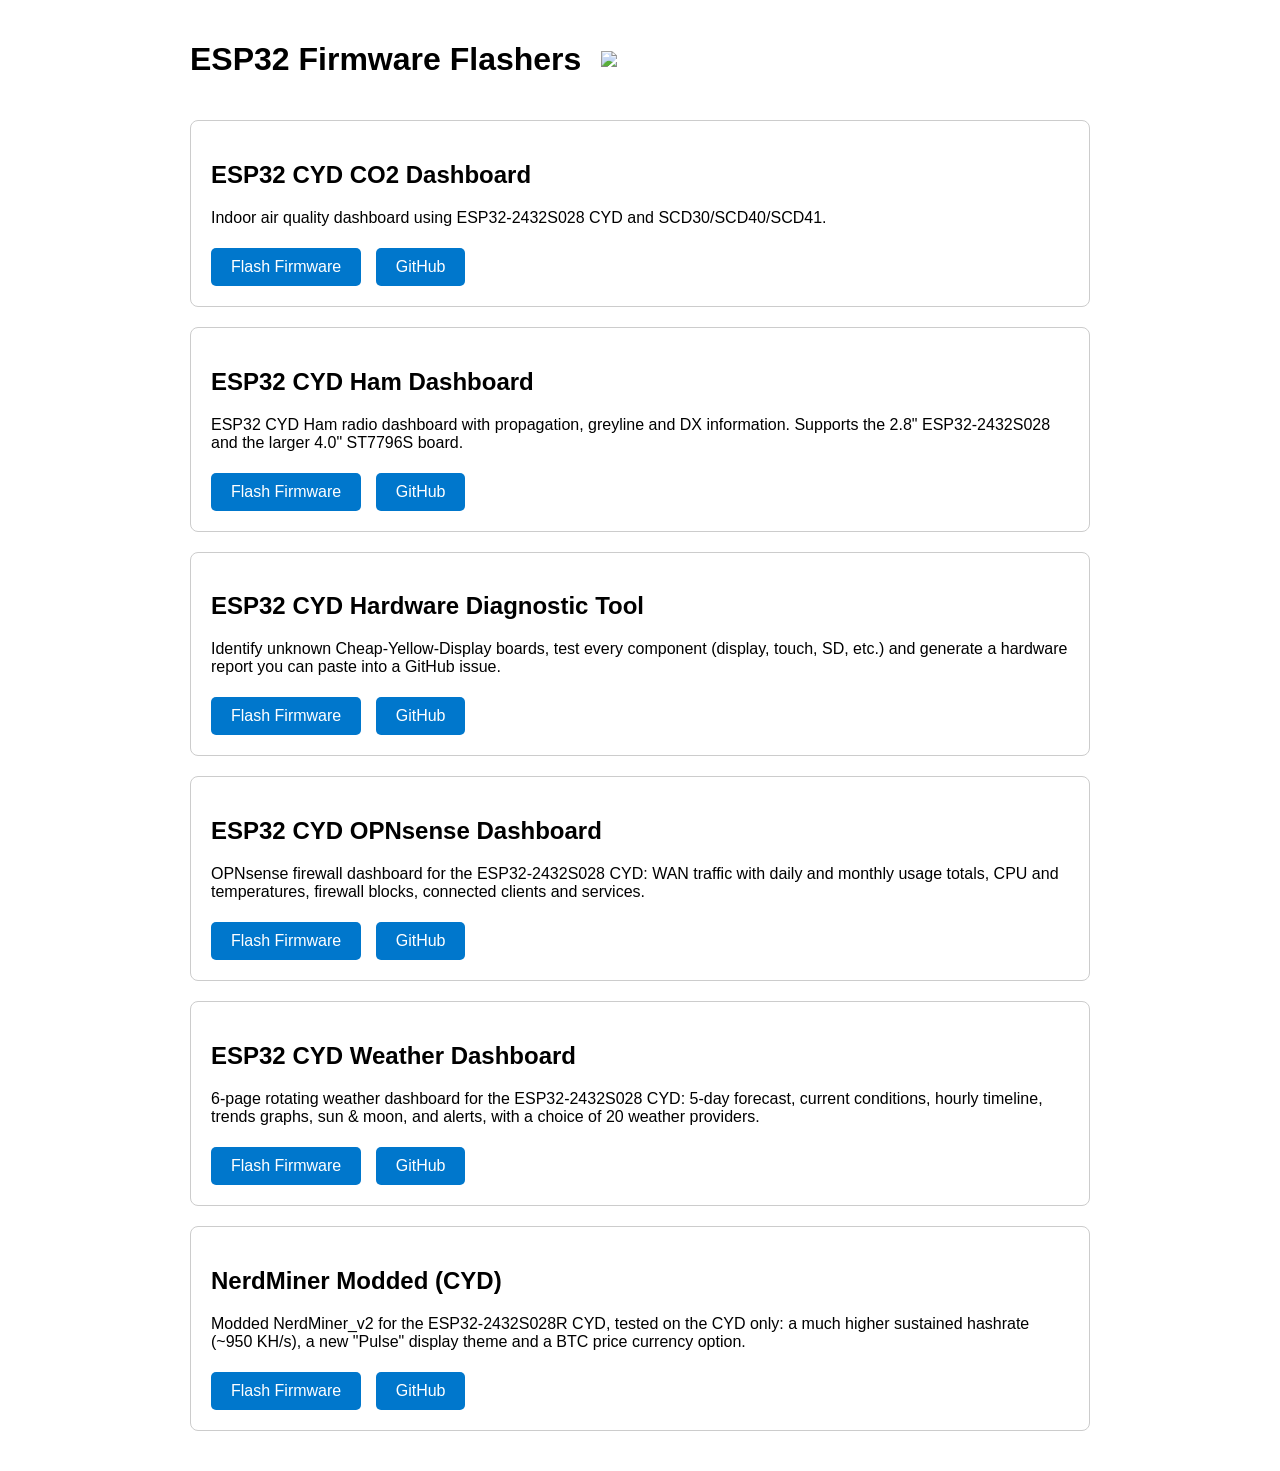
==== index.html @ 22be6f73 "Update NerdMiner Modded flasher to v1.1.0 (CYD) Co-Authored-By: Claude Opus 5.5 <noreply@anthropic.c" ====
<!DOCTYPE html>
<html>
<head>
<title>ESP32 Firmware Flashers</title>
<link rel="stylesheet" href="style.css">
</head>

<body>

<div style="display: flex; align-items: center; gap: 20px; flex-wrap: wrap;">
<h1>ESP32 Firmware Flashers</h1>
<a href="https://www.buymeacoffee.com/Henrys_Cat" target="_blank" style="background: none; padding: 0; margin: 0; border-radius: 0;"><img src="https://cdn.buymeacoffee.com/buttons/v2/default-yellow.png" alt="Buy Me a Coffee" style="height: 60px !important;width: 217px !important;" ></a>
</div>

<div class="project">
<h2>ESP32 CYD CO2 Dashboard</h2>
<p>
Indoor air quality dashboard using ESP32-2432S028 CYD and SCD30/SCD40/SCD41.
</p>
<a href="ESP32-CO2-Dashboard/">Flash Firmware</a>
<a href="https://github.com/HenrysCat/ESP32-CO2-Dashboard">GitHub</a>
</div>


<div class="project">
<h2>ESP32 CYD Ham Dashboard</h2>
<p>
ESP32 CYD Ham radio dashboard with propagation, greyline and DX information.
Supports the 2.8" ESP32-2432S028 and the larger 4.0" ST7796S board.
</p>
<a href="esp32-cyd-ham-dashboard/">Flash Firmware</a>
<a href="https://github.com/HenrysCat/esp32-cyd-ham-dashboard">GitHub</a>
</div>


<div class="project">
<h2>ESP32 CYD Hardware Diagnostic Tool</h2>
<p>
Identify unknown Cheap-Yellow-Display boards, test every component (display, touch, SD, etc.)
and generate a hardware report you can paste into a GitHub issue.
</p>
<a href="ESP32-2432S028-CYD-Diagnostic-Tool/">Flash Firmware</a>
<a href="https://github.com/HenrysCat/ESP32-2432S028-CYD-Diagnostic-Tool">GitHub</a>
</div>


<div class="project">
<h2>ESP32 CYD OPNsense Dashboard</h2>
<p>
OPNsense firewall dashboard for the ESP32-2432S028 CYD: WAN traffic with daily and monthly
usage totals, CPU and temperatures, firewall blocks, connected clients and services.
</p>
<a href="cyd-dashboard-for-opnsense/">Flash Firmware</a>
<a href="https://github.com/HenrysCat/cyd-dashboard-for-opnsense">GitHub</a>
</div>


<div class="project">
<h2>ESP32 CYD Weather Dashboard</h2>
<p>
6-page rotating weather dashboard for the ESP32-2432S028 CYD: 5-day forecast, current
conditions, hourly timeline, trends graphs, sun &amp; moon, and alerts, with a choice of
20 weather providers.
</p>
<a href="CYD-Weather-Dashboard/">Flash Firmware</a>
<a href="https://github.com/HenrysCat/CYD-Weather-Dashboard">GitHub</a>
</div>


<div class="project">
<h2>NerdMiner Modded (CYD)</h2>
<p>
Modded NerdMiner_v2 for the ESP32-2432S028R CYD, tested on the CYD only: a much higher
sustained hashrate (~950 KH/s), a new "Pulse" display theme and a BTC price currency option.
</p>
<a href="NerdMiner-Modded/">Flash Firmware</a>
<a href="https://github.com/HenrysCat/NerdMiner-Modded">GitHub</a>
</div>


</body>
</html>
---- style.css ----
body {
    font-family: Arial, sans-serif;
    max-width: 900px;
    margin: auto;
    padding: 20px;
}

.project {
    border: 1px solid #ccc;
    padding: 20px;
    margin: 20px 0;
    border-radius: 8px;
}

a {
    display: inline-block;
    padding: 10px 20px;
    background: #0077cc;
    color: white;
    text-decoration: none;
    border-radius: 5px;
    margin-right: 10px;
    margin-top: 5px;
}
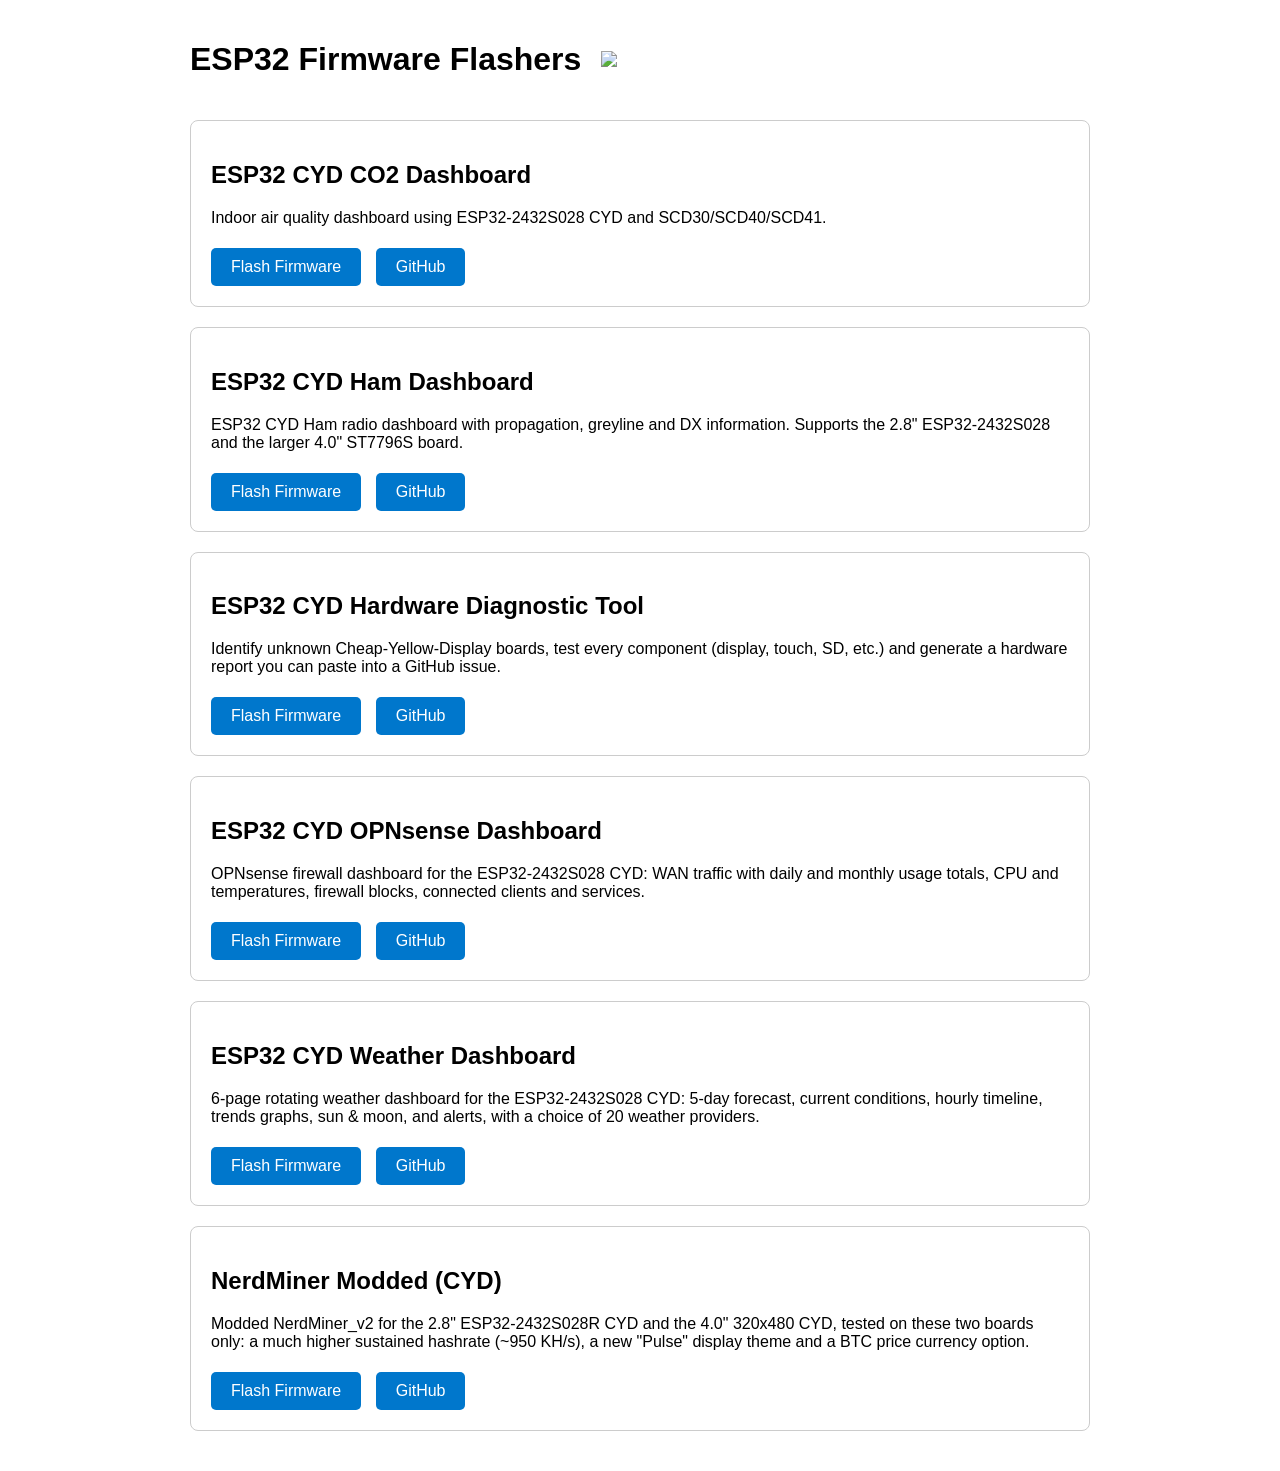
==== commit 6279a2f0: "Update NerdMiner Modded flasher to v1.2.0 (2.8" and 4.0" CYD) Board selector on the flasher page; ea" ====
--- a/index.html
+++ b/index.html
@@ -70,8 +70,9 @@
 <div class="project">
 <h2>NerdMiner Modded (CYD)</h2>
 <p>
-Modded NerdMiner_v2 for the ESP32-2432S028R CYD, tested on the CYD only: a much higher
-sustained hashrate (~950 KH/s), a new "Pulse" display theme and a BTC price currency option.
+Modded NerdMiner_v2 for the 2.8" ESP32-2432S028R CYD and the 4.0" 320x480 CYD, tested on
+these two boards only: a much higher sustained hashrate (~950 KH/s), a new "Pulse" display
+theme and a BTC price currency option.
 </p>
 <a href="NerdMiner-Modded/">Flash Firmware</a>
 <a href="https://github.com/HenrysCat/NerdMiner-Modded">GitHub</a>
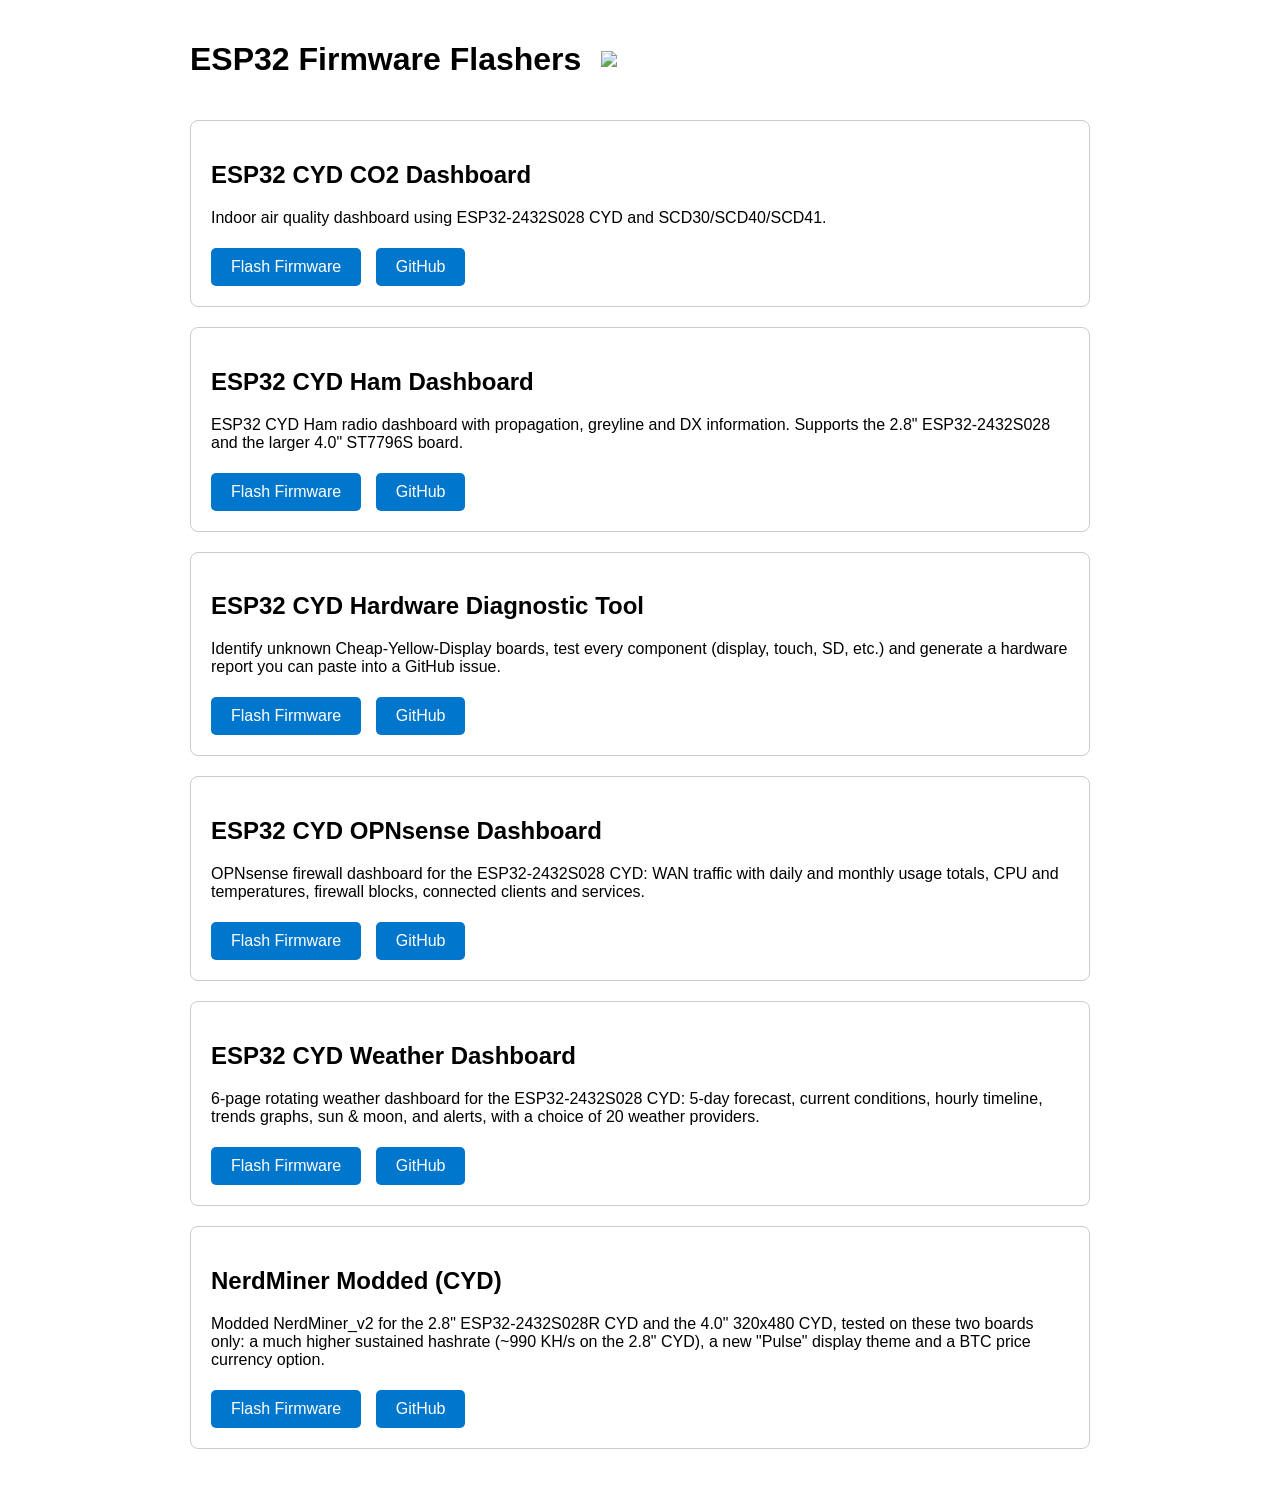
==== commit a81dfc30: "Update NerdMiner Modded flasher to v1.2.1 (2.8" and 4.0" CYD) Co-Authored-By: Claude Opus 5.5 <norep" ====
--- a/index.html
+++ b/index.html
@@ -71,7 +71,7 @@
 <h2>NerdMiner Modded (CYD)</h2>
 <p>
 Modded NerdMiner_v2 for the 2.8" ESP32-2432S028R CYD and the 4.0" 320x480 CYD, tested on
-these two boards only: a much higher sustained hashrate (~950 KH/s), a new "Pulse" display
+these two boards only: a much higher sustained hashrate (~990 KH/s on the 2.8" CYD), a new "Pulse" display
 theme and a BTC price currency option.
 </p>
 <a href="NerdMiner-Modded/">Flash Firmware</a>
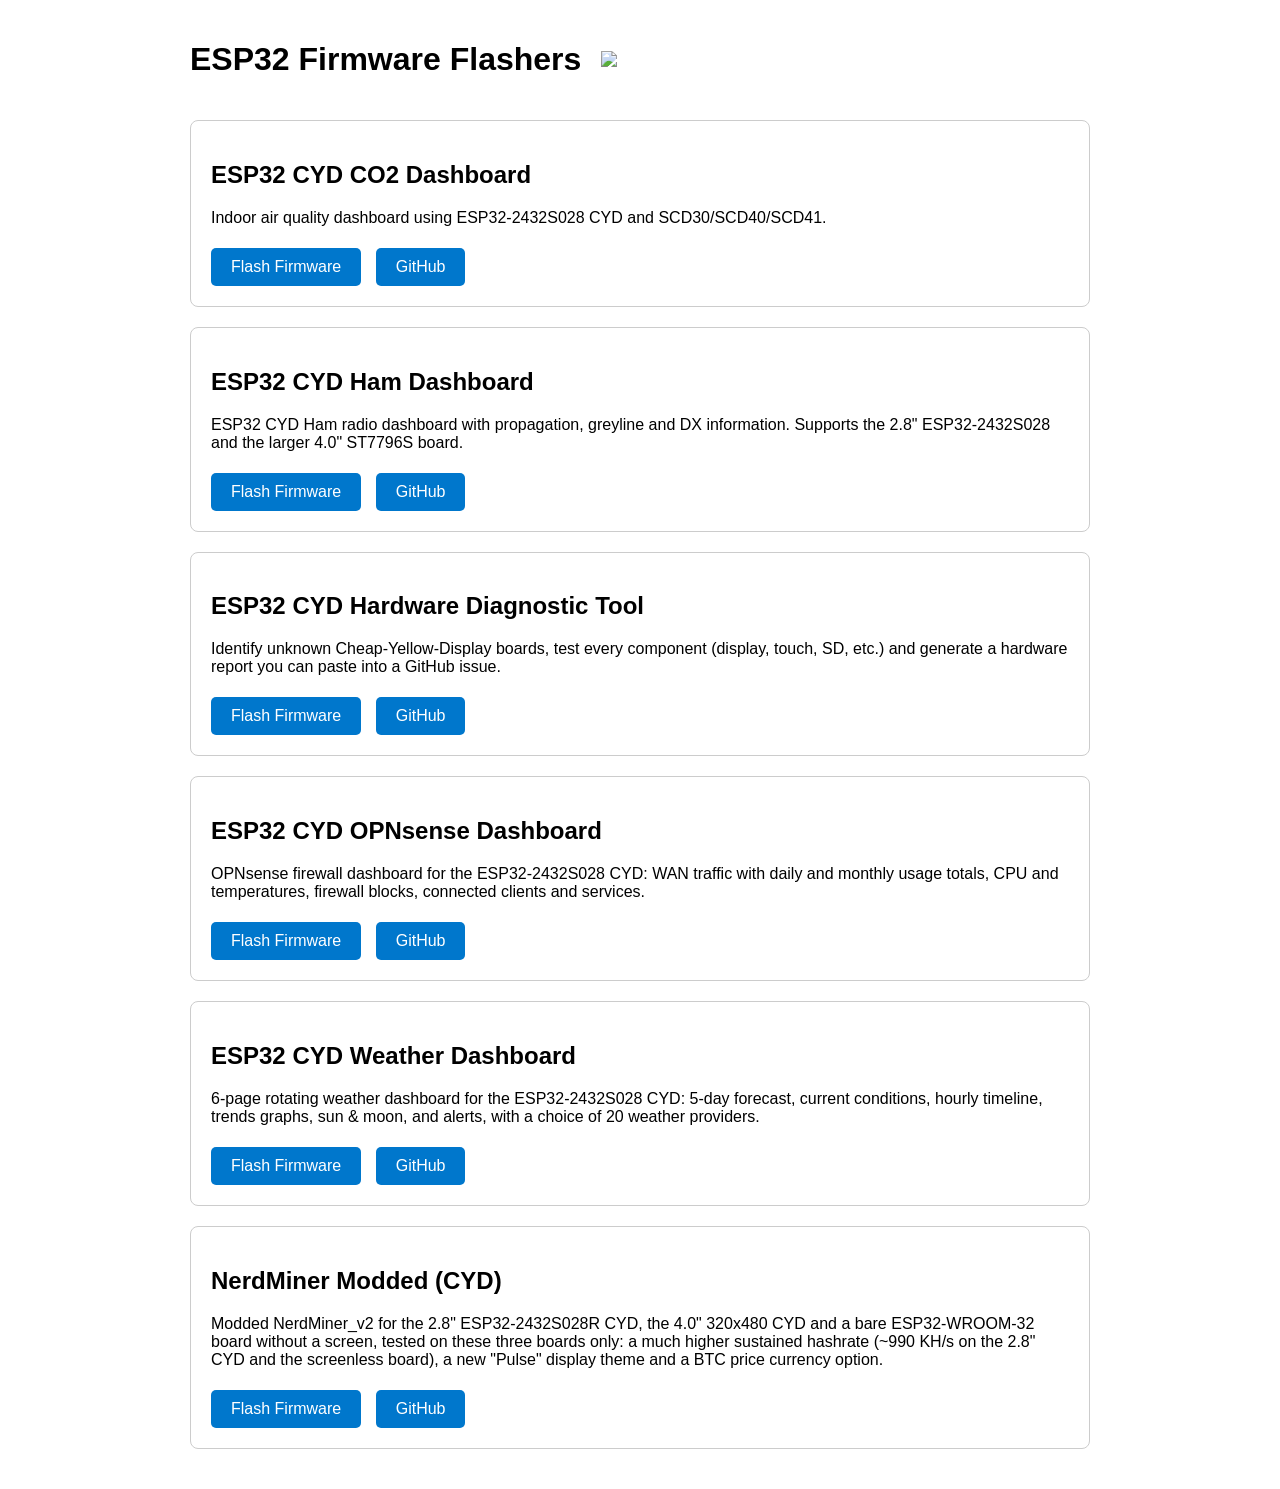
==== commit c0106a77: "Update NerdMiner Modded flasher to v1.3.0 (adds ESP32-WROOM-32 without a screen) Co-Authored-By: Cla" ====
--- a/index.html
+++ b/index.html
@@ -70,9 +70,10 @@
 <div class="project">
 <h2>NerdMiner Modded (CYD)</h2>
 <p>
-Modded NerdMiner_v2 for the 2.8" ESP32-2432S028R CYD and the 4.0" 320x480 CYD, tested on
-these two boards only: a much higher sustained hashrate (~990 KH/s on the 2.8" CYD), a new "Pulse" display
-theme and a BTC price currency option.
+Modded NerdMiner_v2 for the 2.8" ESP32-2432S028R CYD, the 4.0" 320x480 CYD and a bare
+ESP32-WROOM-32 board without a screen, tested on these three boards only: a much higher sustained
+hashrate (~990 KH/s on the 2.8" CYD and the screenless board), a new "Pulse" display theme and a
+BTC price currency option.
 </p>
 <a href="NerdMiner-Modded/">Flash Firmware</a>
 <a href="https://github.com/HenrysCat/NerdMiner-Modded">GitHub</a>
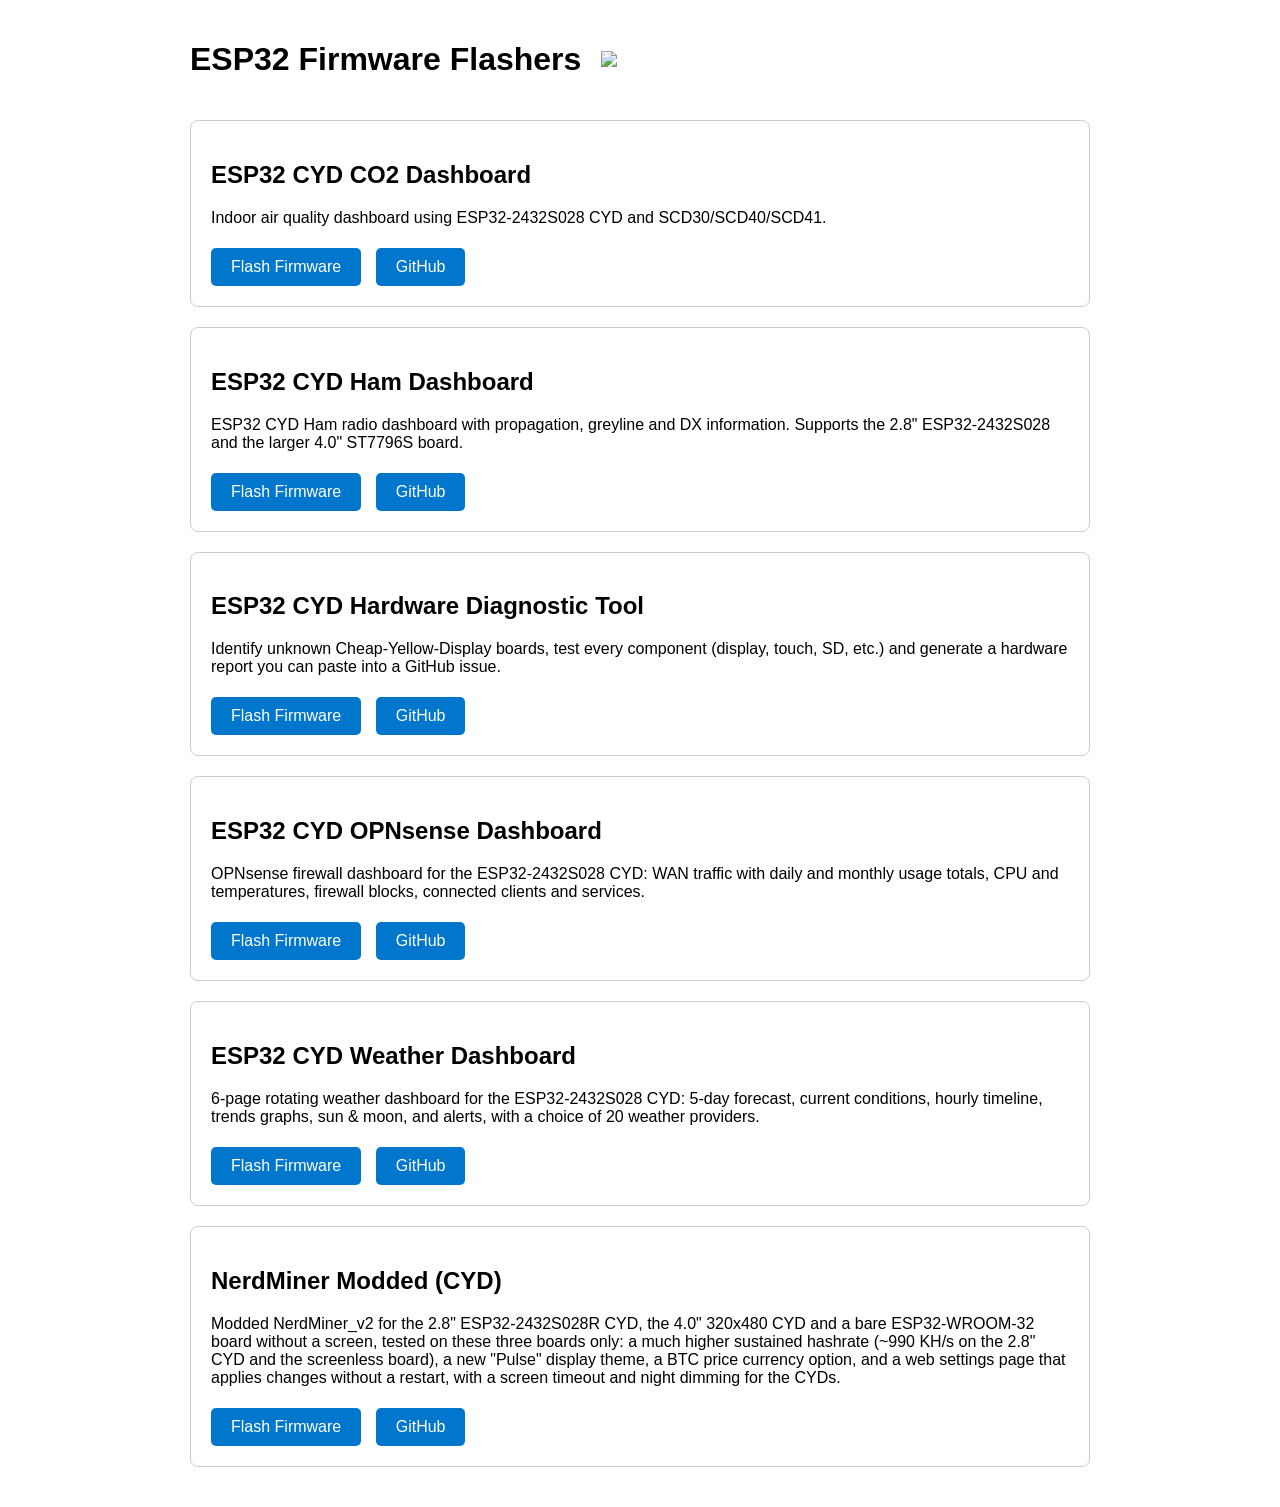
==== commit c3889787: "Update NerdMiner Modded flasher to v1.4.0 (settings without a restart, screen timeout, night dimming" ====
--- a/index.html
+++ b/index.html
@@ -72,8 +72,9 @@
 <p>
 Modded NerdMiner_v2 for the 2.8" ESP32-2432S028R CYD, the 4.0" 320x480 CYD and a bare
 ESP32-WROOM-32 board without a screen, tested on these three boards only: a much higher sustained
-hashrate (~990 KH/s on the 2.8" CYD and the screenless board), a new "Pulse" display theme and a
-BTC price currency option.
+hashrate (~990 KH/s on the 2.8" CYD and the screenless board), a new "Pulse" display theme, a
+BTC price currency option, and a web settings page that applies changes without a restart, with
+a screen timeout and night dimming for the CYDs.
 </p>
 <a href="NerdMiner-Modded/">Flash Firmware</a>
 <a href="https://github.com/HenrysCat/NerdMiner-Modded">GitHub</a>
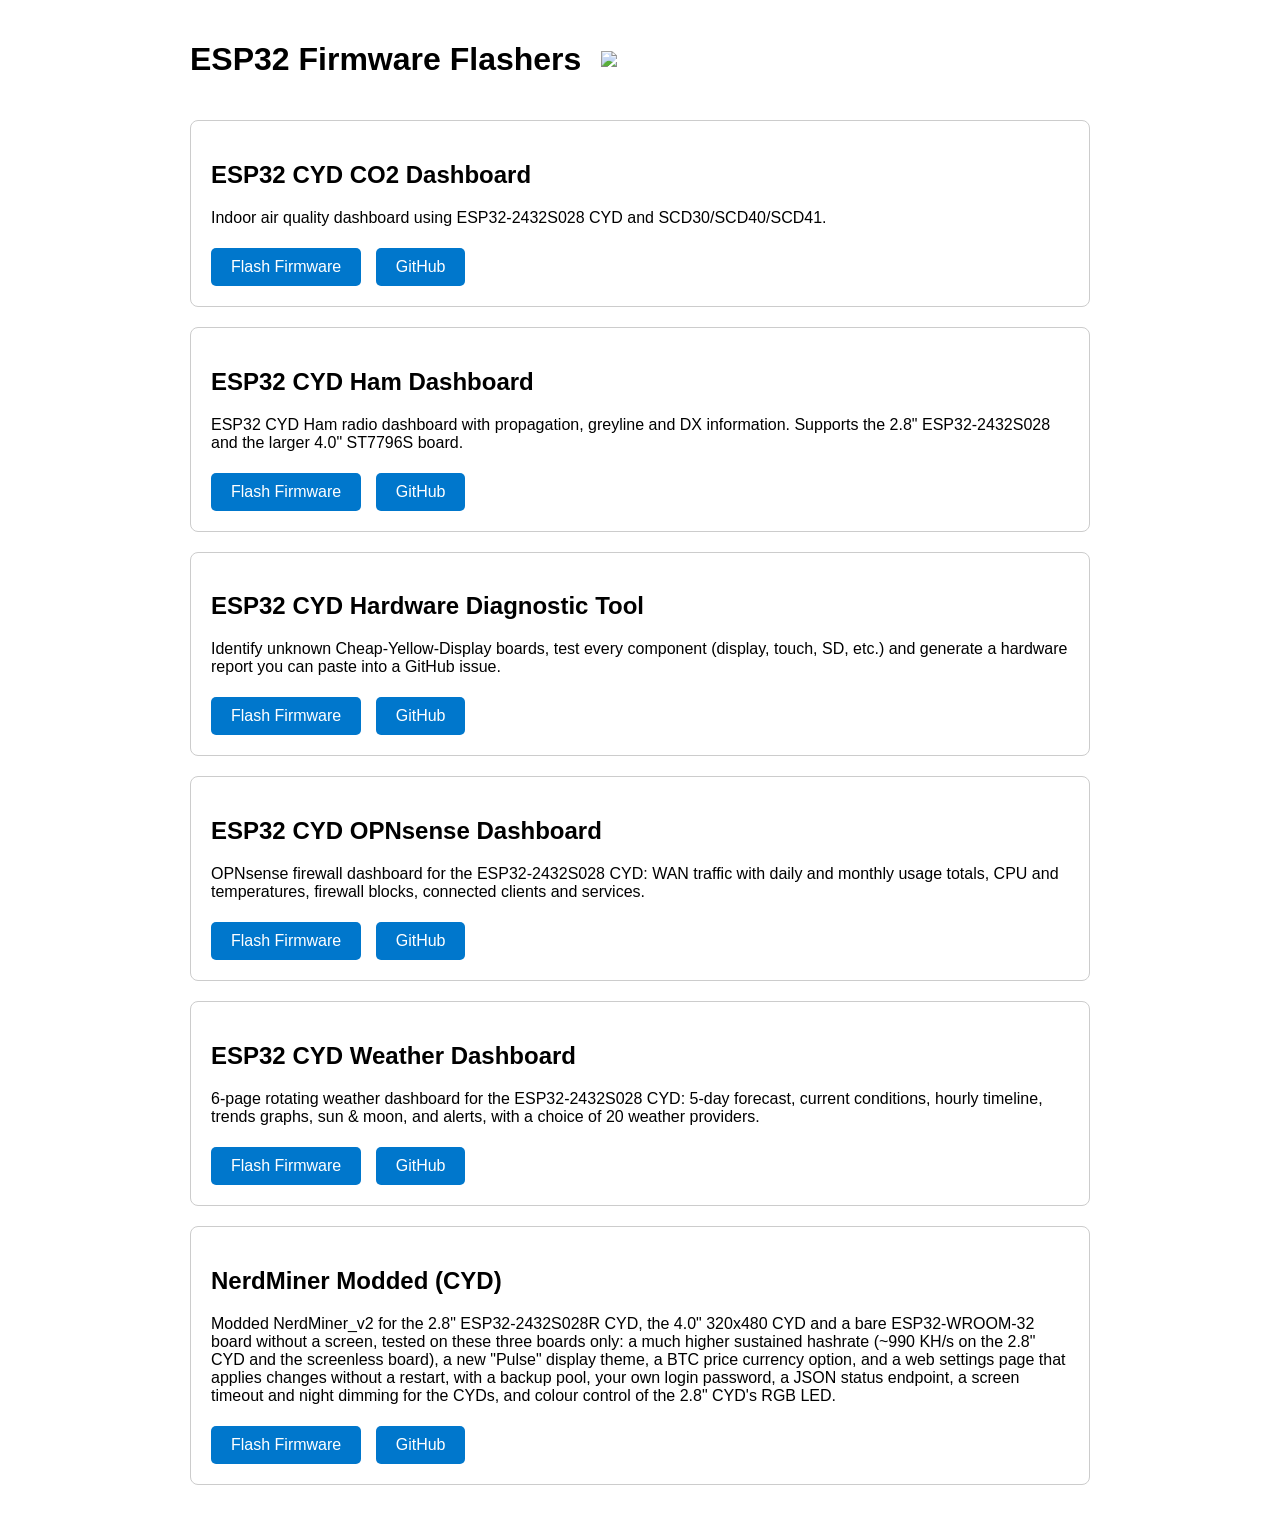
==== commit 83f35eaf: "NerdMiner Modded: v1.5.0 images and manifests Backup pool, settings page password, /api/status, CYD " ====
--- a/index.html
+++ b/index.html
@@ -74,7 +74,8 @@
 ESP32-WROOM-32 board without a screen, tested on these three boards only: a much higher sustained
 hashrate (~990 KH/s on the 2.8" CYD and the screenless board), a new "Pulse" display theme, a
 BTC price currency option, and a web settings page that applies changes without a restart, with
-a screen timeout and night dimming for the CYDs.
+a backup pool, your own login password, a JSON status endpoint, a screen timeout and night
+dimming for the CYDs, and colour control of the 2.8" CYD's RGB LED.
 </p>
 <a href="NerdMiner-Modded/">Flash Firmware</a>
 <a href="https://github.com/HenrysCat/NerdMiner-Modded">GitHub</a>
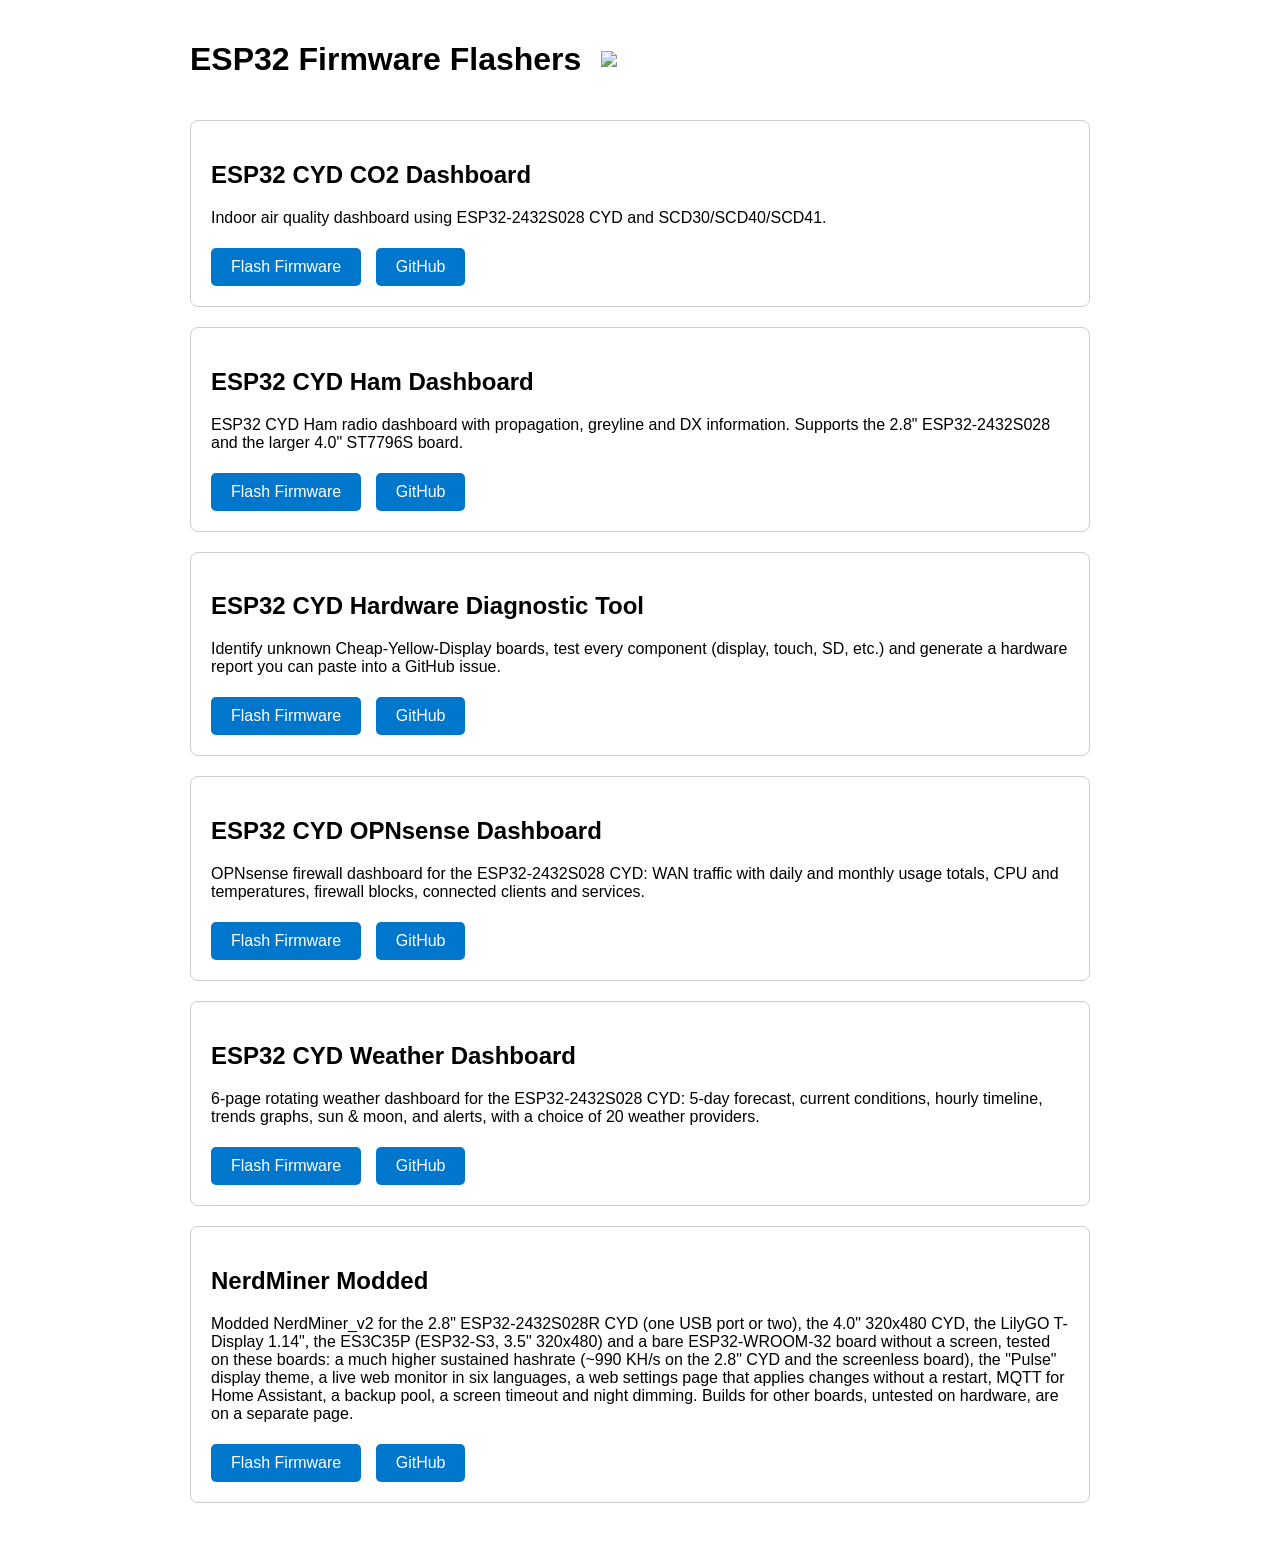
==== commit f32c9f49: "NerdMiner Modded: v1.6.0 images and manifests, untested boards page Six tested boards: 2.8" CYD (one" ====
--- a/index.html
+++ b/index.html
@@ -68,14 +68,15 @@
 
 
 <div class="project">
-<h2>NerdMiner Modded (CYD)</h2>
+<h2>NerdMiner Modded</h2>
 <p>
-Modded NerdMiner_v2 for the 2.8" ESP32-2432S028R CYD, the 4.0" 320x480 CYD and a bare
-ESP32-WROOM-32 board without a screen, tested on these three boards only: a much higher sustained
-hashrate (~990 KH/s on the 2.8" CYD and the screenless board), a new "Pulse" display theme, a
-BTC price currency option, and a web settings page that applies changes without a restart, with
-a backup pool, your own login password, a JSON status endpoint, a screen timeout and night
-dimming for the CYDs, and colour control of the 2.8" CYD's RGB LED.
+Modded NerdMiner_v2 for the 2.8" ESP32-2432S028R CYD (one USB port or two), the 4.0" 320x480
+CYD, the LilyGO T-Display 1.14", the ES3C35P (ESP32-S3, 3.5" 320x480) and a bare ESP32-WROOM-32
+board without a screen, tested on these boards: a much higher sustained hashrate (~990 KH/s on
+the 2.8" CYD and the screenless board), the "Pulse" display theme, a live web monitor in six
+languages, a web settings page that applies changes without a restart, MQTT for Home Assistant,
+a backup pool, a screen timeout and night dimming. Builds for other boards, untested on
+hardware, are on a separate page.
 </p>
 <a href="NerdMiner-Modded/">Flash Firmware</a>
 <a href="https://github.com/HenrysCat/NerdMiner-Modded">GitHub</a>
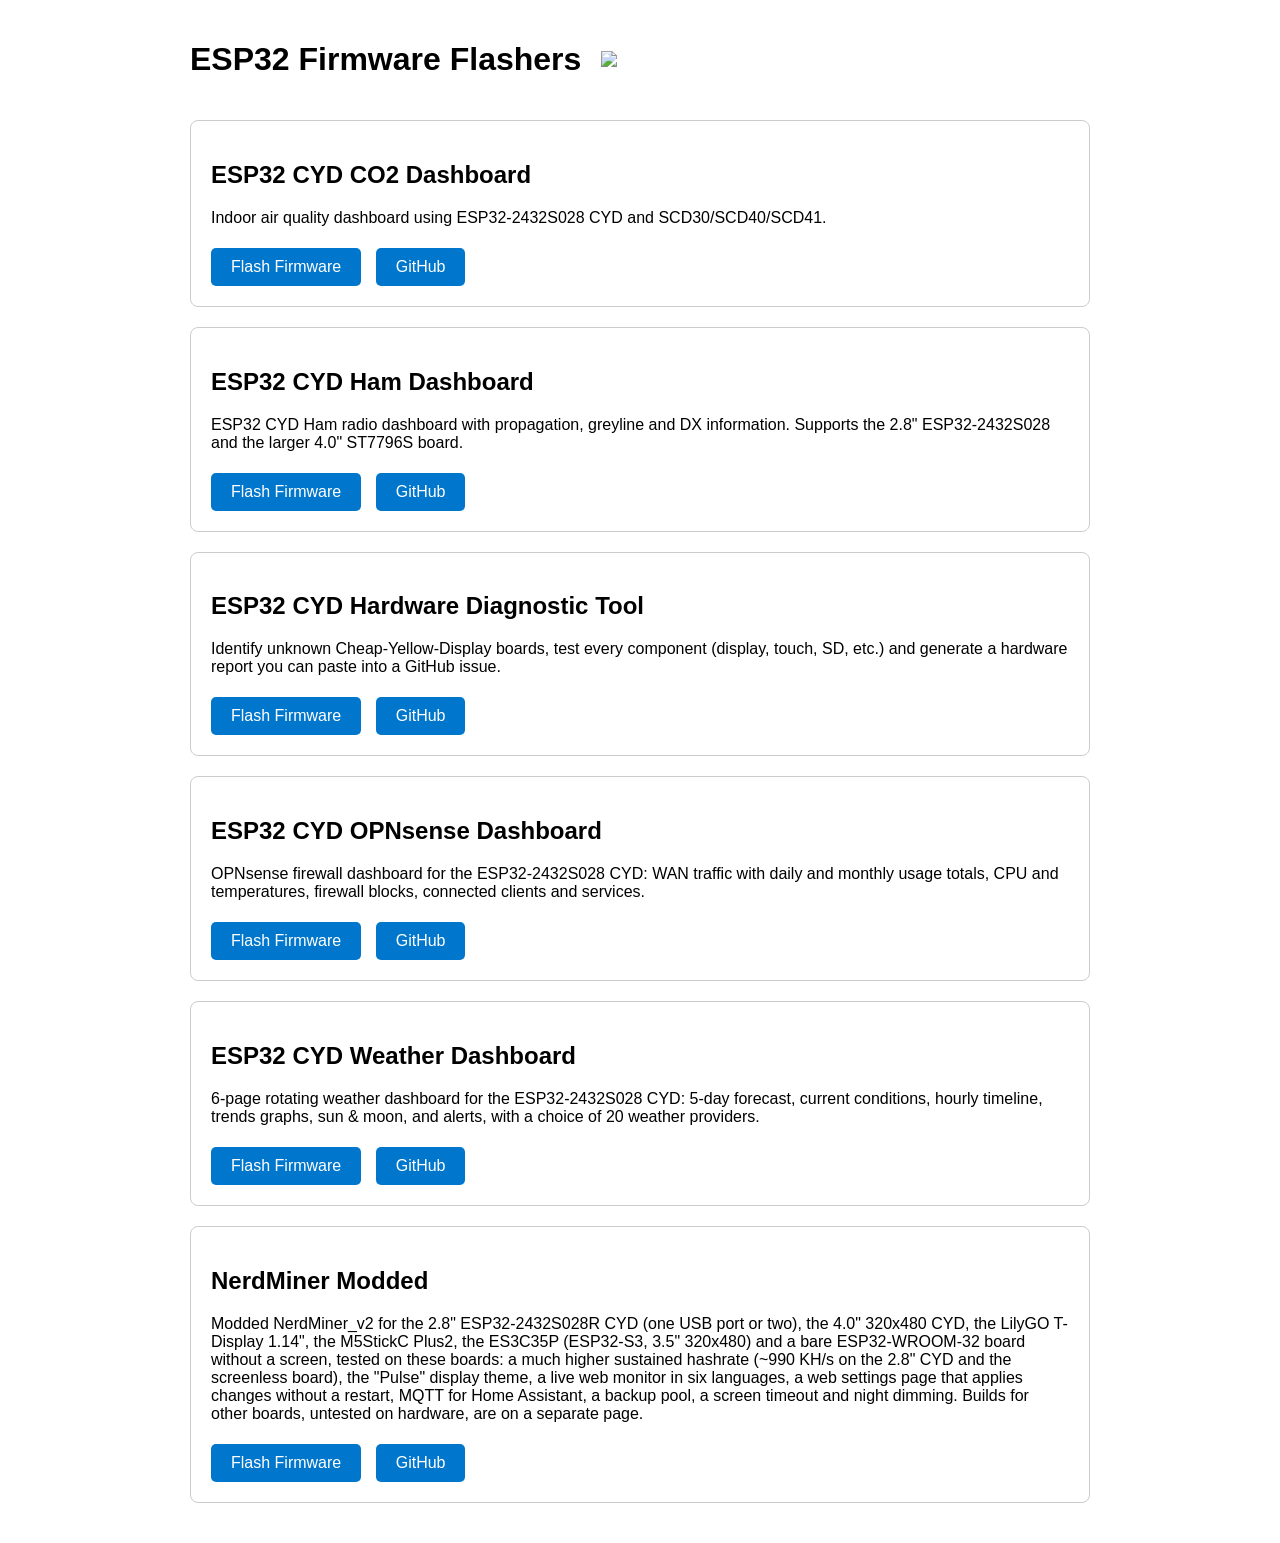
==== commit 621d821f: "NerdMiner Modded: M5StickC Plus2 (Pulse and original look) moved to the tested boards page Co-Author" ====
--- a/index.html
+++ b/index.html
@@ -71,7 +71,7 @@
 <h2>NerdMiner Modded</h2>
 <p>
 Modded NerdMiner_v2 for the 2.8" ESP32-2432S028R CYD (one USB port or two), the 4.0" 320x480
-CYD, the LilyGO T-Display 1.14", the ES3C35P (ESP32-S3, 3.5" 320x480) and a bare ESP32-WROOM-32
+CYD, the LilyGO T-Display 1.14", the M5StickC Plus2, the ES3C35P (ESP32-S3, 3.5" 320x480) and a bare ESP32-WROOM-32
 board without a screen, tested on these boards: a much higher sustained hashrate (~990 KH/s on
 the 2.8" CYD and the screenless board), the "Pulse" display theme, a live web monitor in six
 languages, a web settings page that applies changes without a restart, MQTT for Home Assistant,
